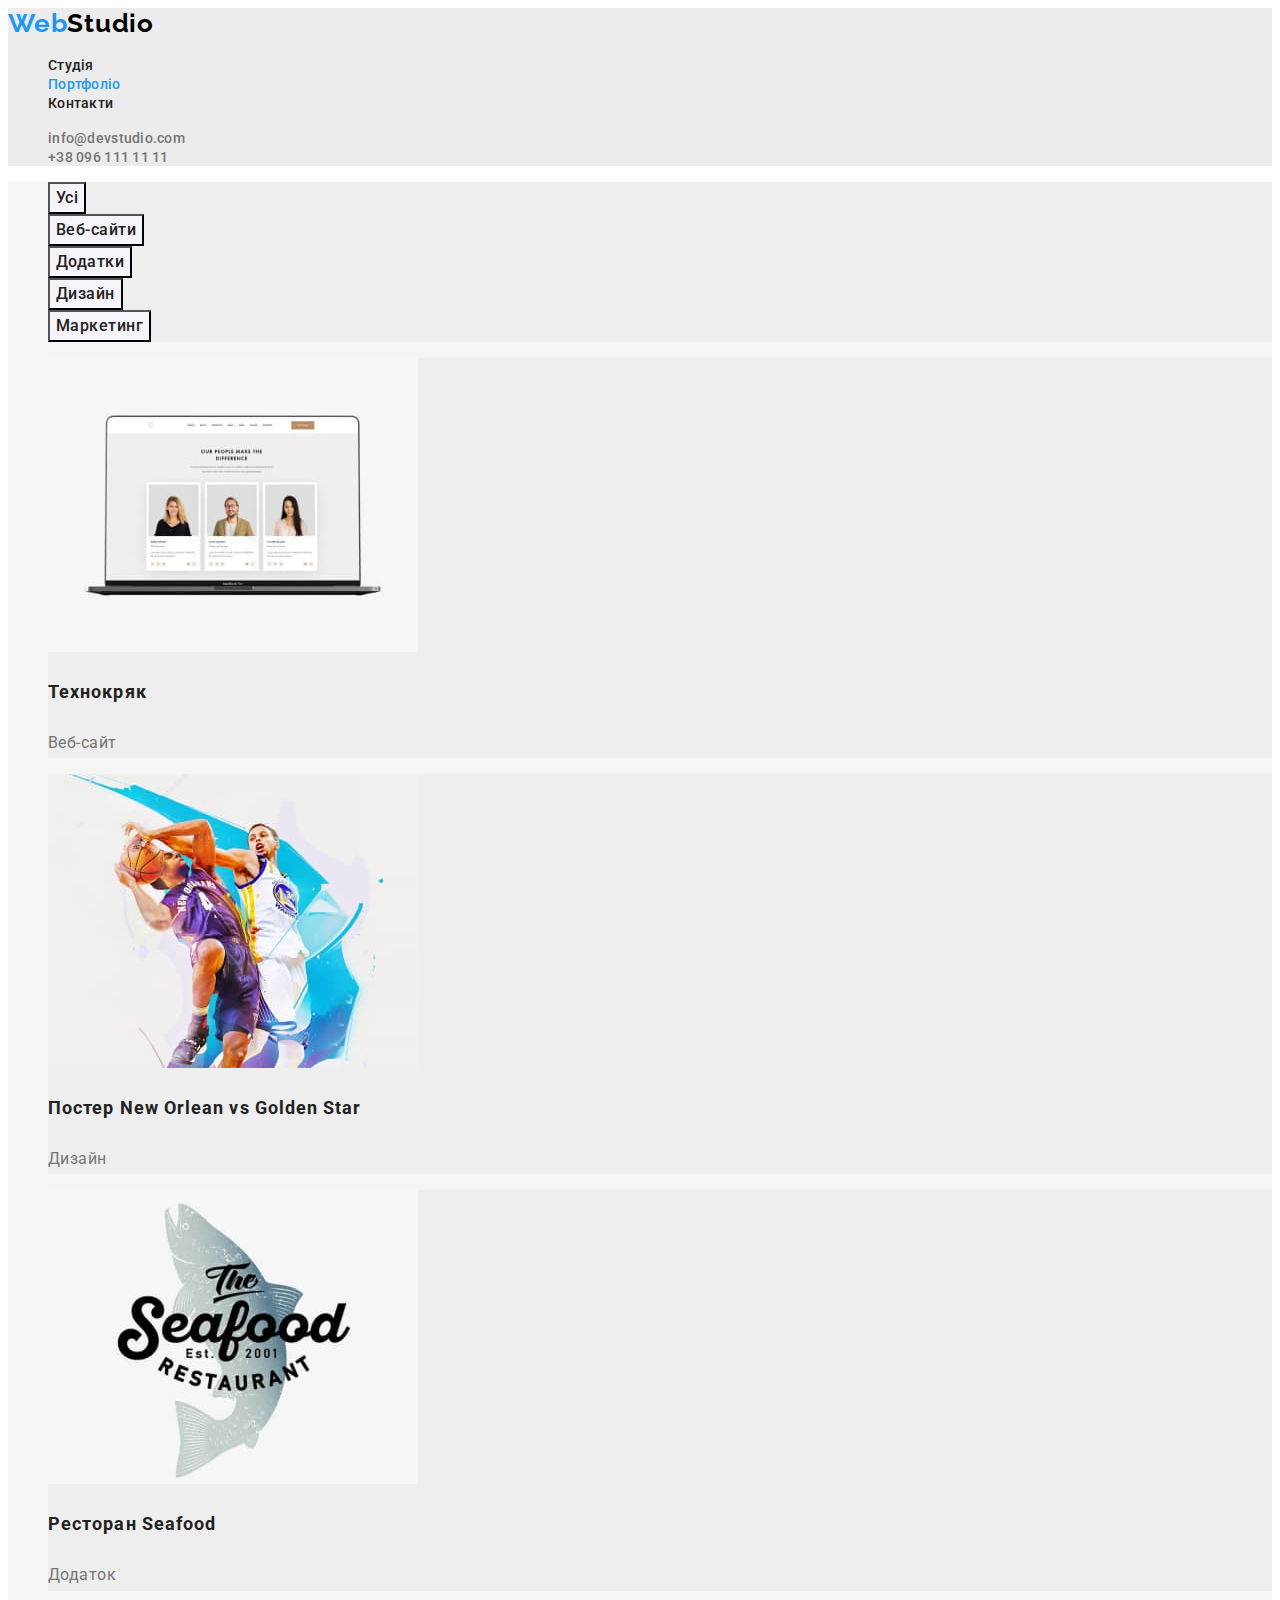
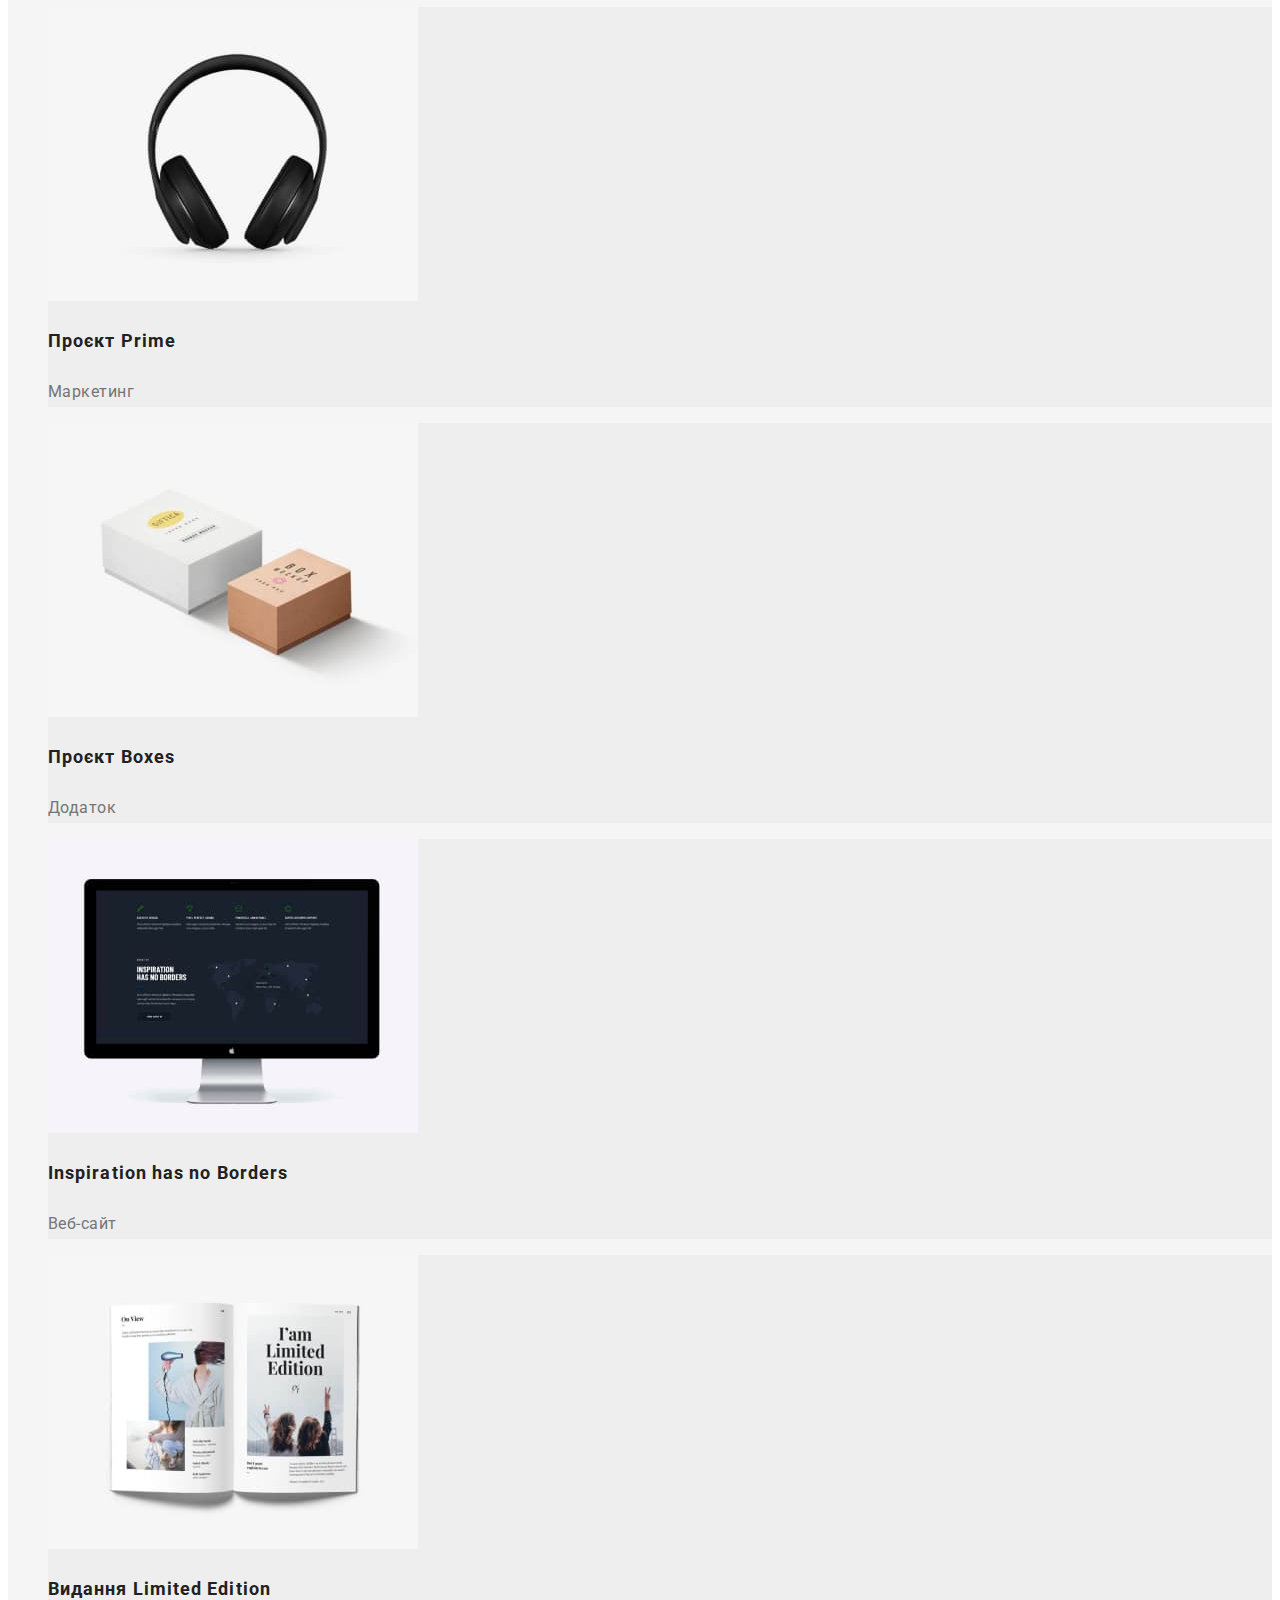
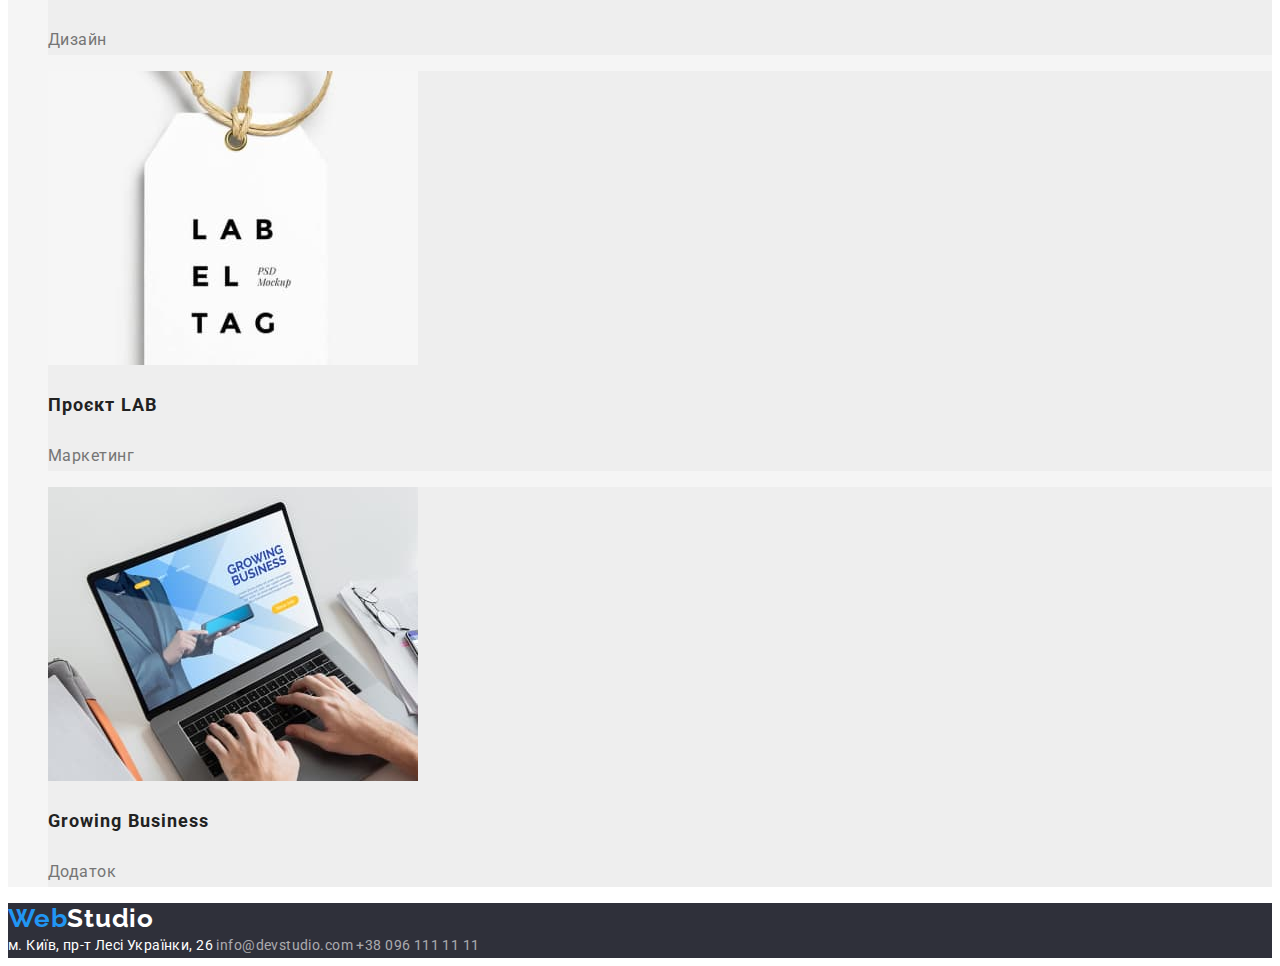
==== portfolio.html @ 7846880f "Склоновано файли з hw2" ====
<!DOCTYPE html>
<html lang="en">
  <head>
    <meta charset="UTF-8" />
    <meta http-equiv="X-UA-Compatible" content="IE=edge" />
    <meta name="viewport" content="width=device-width, initial-scale=1.0" />
    <title>Document</title>
    <link rel="preconnect" href="https://fonts.googleapis.com" />
    <link rel="preconnect" href="https://fonts.gstatic.com" crossorigin />
    <link
      href="https://fonts.googleapis.com/css2?family=Raleway:wght@700&family=Roboto:wght@400;500;700;900&display=swap"
      rel="stylesheet"
    />
    <link rel="stylesheet" href="./css/style.css" />
  </head>
  <body>
    <header class="header">
      <nav>
        <a href="./index.html" class="header-logo link"
          ><span class="logo-accent">Web</span>Studio</a
        >
        <ul class="header-list list">
          <li class="header-item">
            <a class="header-link link" href="./index.html"> Студія </a>
          </li>
          <li class="header-item">
            <a class="current header-link link" href=""> Портфоліо </a>
          </li>
          <li class="header-item">
            <a class="header-link link" href=""> Контакти </a>
          </li>
        </ul>
      </nav>
      <ul class="list">
        <li>
          <a class="header-contact link" href="info@devstudio.com"
            >info@devstudio.com</a
          >
        </li>
        <li>
          <a class="header-contact link" href="tel:+380961111111"
            >+38 096 111 11 11
          </a>
        </li>
      </ul>
    </header>

    <main>
      <section class="projects">
        <h2 class="visually-hidden">Фільтр</h2>
        <ul class="project-filtr list">
          <li class="project-item">
            <button class="project-button" type="button">Усі</button>
          </li>
          <li class="project-item">
            <button class="project-button" type="button">Веб-сайти</button>
          </li>
          <li class="project-item">
            <button class="project-button" type="button">Додатки</button>
          </li>
          <li class="project-item">
            <button class="project-button" type="button">Дизайн</button>
          </li>
          <li class="project-item">
            <button class="project-button" type="button">Маркетинг</button>
          </li>
        </ul>
        <h2 class="visually-hidden">Наші проекти</h2>
        <ul class="project-list list">
          <li class="project-item">
            <img
              src="./images/img_tehno.jpg"
              alt="website"
              width="370"
              height="294"
            />
            <h3 class="project-title">Технокряк</h3>
            <p class="project-text">Веб-сайт</p>
          </li>
          <li class="project-item">
            <img
              src="./images/img_poster.jpg"
              alt="poster"
              width="370"
              height="294"
            />
            <h3 class="project-title">Постер New Orlean vs Golden Star</h3>
            <p class="project-text">Дизайн</p>
          </li>
          <li class="project-item">
            <img
              src="./images/img_seafood.jpg"
              alt="app_seafood"
              width="370"
              height="294"
            />
            <h3 class="project-title">Ресторан Seafood</h3>
            <p class="project-text">Додаток</p>
          </li>
          <li class="project-item">
            <img
              src="./images/img_prime.jpg"
              alt="marketing"
              width="370"
              height="294"
            />
            <h3 class="project-title">Проєкт Prime</h3>
            <p class="project-text">Маркетинг</p>
          </li>
          <li class="project-item">
            <img
              src="./images/img_boxes.jpg"
              alt="app_boxes"
              width="370"
              height="294"
            />
            <h3 class="project-title">Проєкт Boxes</h3>
            <p class="project-text">Додаток</p>
          </li>
          <li class="project-item">
            <img
              src="./images/img_inspiration.jpg"
              alt="website_inspiration"
              width="370"
              height="294"
            />
            <h3 class="project-title">Inspiration has no Borders</h3>
            <p class="project-text">Веб-сайт</p>
          </li>
          <li class="project-item">
            <img
              src="./images/img_edition.jpg"
              alt="design"
              width="370"
              height="294"
            />
            <h3 class="project-title">Видання Limited Edition</h3>
            <p class="project-text">Дизайн</p>
          </li>
          <li class="project-item">
            <img
              src="./images/img_lab.jpg"
              alt="marketing_lab"
              width="370"
              height="294"
            />
            <h3 class="project-title">Проєкт LAB</h3>
            <p class="project-text">Маркетинг</p>
          </li>
          <li class="project-item">
            <img
              src="./images/img_growing.jpg"
              alt="app_growing_business"
              width="370"
              height="294"
            />
            <h3 class="project-title">Growing Business</h3>
            <p class="project-text">Додаток</p>
          </li>
        </ul>
      </section>
    </main>

    <footer class="footer">
      <a href="" class="footer-logo link"
        ><span class="logo-accent">Web</span>Studio</a
      >
      <address class="footer-address">
        м. Київ, пр-т Лесі Українки, 26
        <a class="footer-contact link" href="info@devstudio.com"
          >info@devstudio.com</a
        >
        <a class="footer-contact link" href="tel:+380961111111"
          >+38 096 111 11 11
        </a>
      </address>
    </footer>
  </body>
</html>
---- css/style.css ----
:root {
--main-color:#212121;
--second-main-color:#757575;
--white:#FFFFFF;
--accent-color:#2196F3;
--logo-color:#000000;
--background-header:#ECECEC;
--background-footer:#2F303A;
--background-main: #F5F5F5;
--background-second: #F5F4FA;
--background-accent:#2196F3;
--background-white:#FFFFFF ;
--backgground-portfolio-cards:#EEEEEE;
}


body  {
    font-family: 'Roboto', sans-serif;
    color: var(--main-color);
}   

.list {
    list-style: none;
}
.link {
    text-decoration: none;
}

/* header */

.header {
    background-color: var(--background-header);
}

.header-logo {
        font-family: 'Raleway';
        font-weight: 700;
        font-size: 26px;
        line-height: 1.19;  
        letter-spacing: 0.03em;
        color: var(--logo-color);
}
.logo-accent {
        color:var(--accent-color);
}
.header-link   {
        font-weight: 500;
        font-size: 14px;
        line-height: 1.14;
        letter-spacing: 0.02em;
        color: var(--main-color);   
}
.header-contact {
        font-weight: 500;
        font-size: 14px;
        line-height: 1.14;
        letter-spacing: 0.02em;
        color: var(--second-main-color);
}

/* main */

h1 {
        font-weight: 900;
        font-size: 44px;
        line-height: 1.36;
        text-align: center;
        letter-spacing: 0.06em;
        text-transform: uppercase;
        color: var(--white);
        background-color: var(--background-footer);
    }

.main-button {
        front-family:inherit;
        font-weight: 700;
        font-size: 16px;
        line-height: 1.88;
        display: flex;
        align-items: center;
        text-align: center;
        letter-spacing: 0.06em;
        color: var(--white);
        background-color: var(--background-accent);
        cursor:pointer;
}

.header-link:hover,
.header-link:focus {
        color: var(--accent-color);
}
.header-contact:hover,
.header-contact:focus {
        color: var(--accent-color);
}

.header-link.current {
        color: var(--accent-color);
}

.visually-hidden {
    position: absolute;
    white-space: nowrap;
    width: 1px;
    height: 1px;
    overflow: hidden;
    border: 0;
    padding: 0;
    clip: rect(0 0 0 0);
    clip-path: inset(50%);
    margin: -1px;
}

.fundamental-list {
        background-color: var(--background-main);
}
.fundamental-title {
        font-weight: 700;
        font-size: 14px;
        line-height: 1.14;
        letter-spacing: 0.03em;
        text-transform: uppercase;
}
.fundamental-text {
        font-size: 14px;
        line-height: 1.71;
        letter-spacing: 0.03em;
        color:var(--second-main-color);
}
.properties-head {
        font-weight: 700;
        font-size: 36px;
        line-height: 1.17;
        text-align: center;
        letter-spacing: 0.03em;
}
.properties {
    background-color: var(--background-main);
}
.team {
    background-color: var(--background-second);
}
.team-title {
        font-weight: 700;
        font-size: 36px;
        line-height: 1.17;
        text-align: center;
        letter-spacing: 0.03em
}
.team-members {
        font-weight: 500;
        font-size: 16px;
        line-height: 1.19;
        text-align: center;
        letter-spacing: 0.03em;
}
.team-text {
        font-size: 16px;
        line-height: 1.19;
        text-align: center;
        letter-spacing: 0.03em;
        color: var(--second-main-color);
}
.team-item {
    background-color: var(--background-white);
}

/* footer */

.footer {
    background-color: var(--background-footer);
}
.footer-logo {
        font-family: 'Raleway';
        font-weight: 700;
        font-size: 26px;
        line-height: 1.19;
        letter-spacing: 0.03em;  
        color: var(--white)
}
.footer-address {
        font-style: normal;
        font-size: 14px;
        line-height: 1.71;
        letter-spacing: 0.03em; 
        color: var(--white)
}
.footer-contact {
        font-size: 14px;
        line-height: 1.71;
        letter-spacing: 0.03em;
        color: rgba(255, 255, 255, 0.6);
}

.footer-contact:hover,
.footer-contact:focus {
        color: var(--accent-color);
}

/* portfolio */
.projects {
    background-color: var(--background-main);
}
.project-button {
        font-family: 'Roboto';
        font-weight: 500;
        font-size: 16px;
        line-height: 1.63;
        text-align: center;
        letter-spacing: 0.03em;
        color: var(--main-color);
        background-color: var(--background-second);
        cursor: pointer;
}
.project-button:hover {
        color: var(--white);
        background-color: var(--background-accent);
}
.project-button:focus {
        color: var(--white);
        background-color: var(--background-accent);
}
.project-title {
        font-weight: 700;
        font-size: 18px;                
        line-height: 2;
        letter-spacing: 0.06em;
}
.project-text {
        font-size: 16px;
        line-height: 1.88;
        letter-spacing: 0.03em;
        color: var(--second-main-color);
}
.project-item {
        background-color: var(--backgground-portfolio-cards);
}
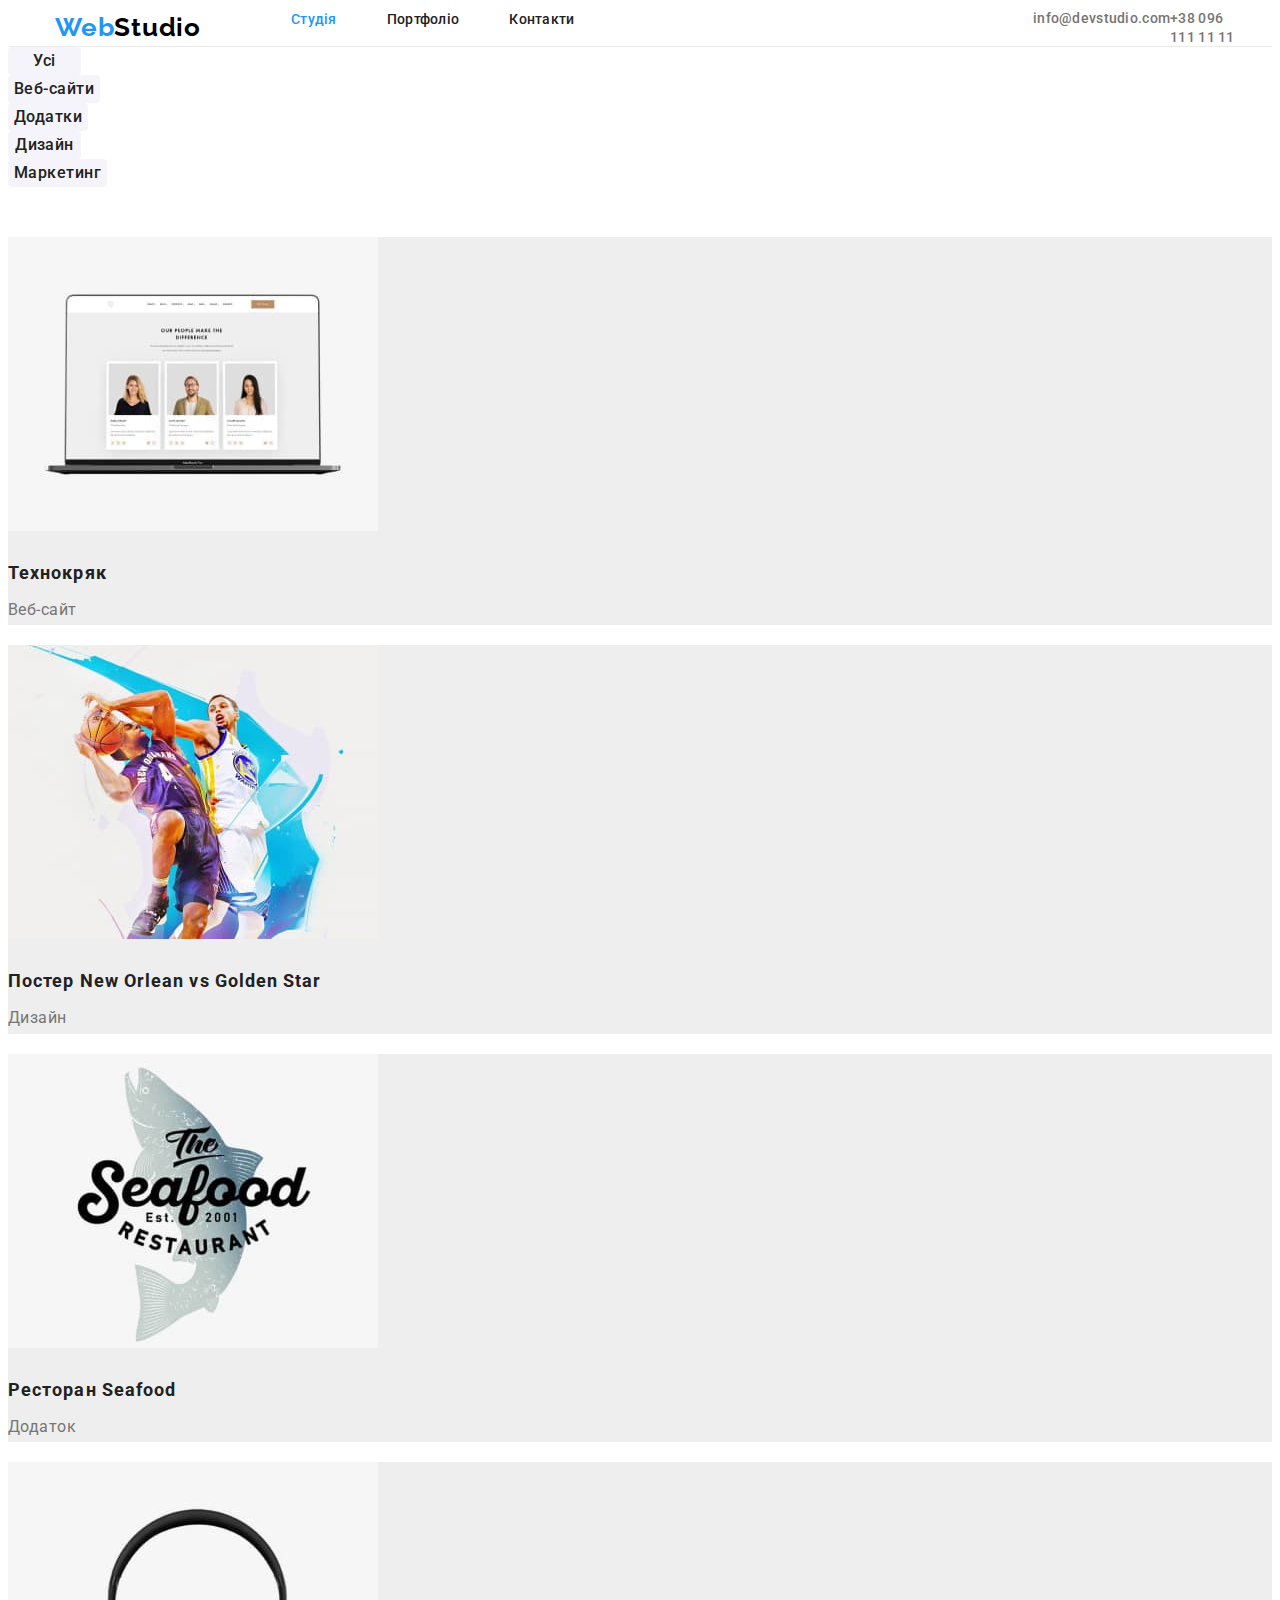
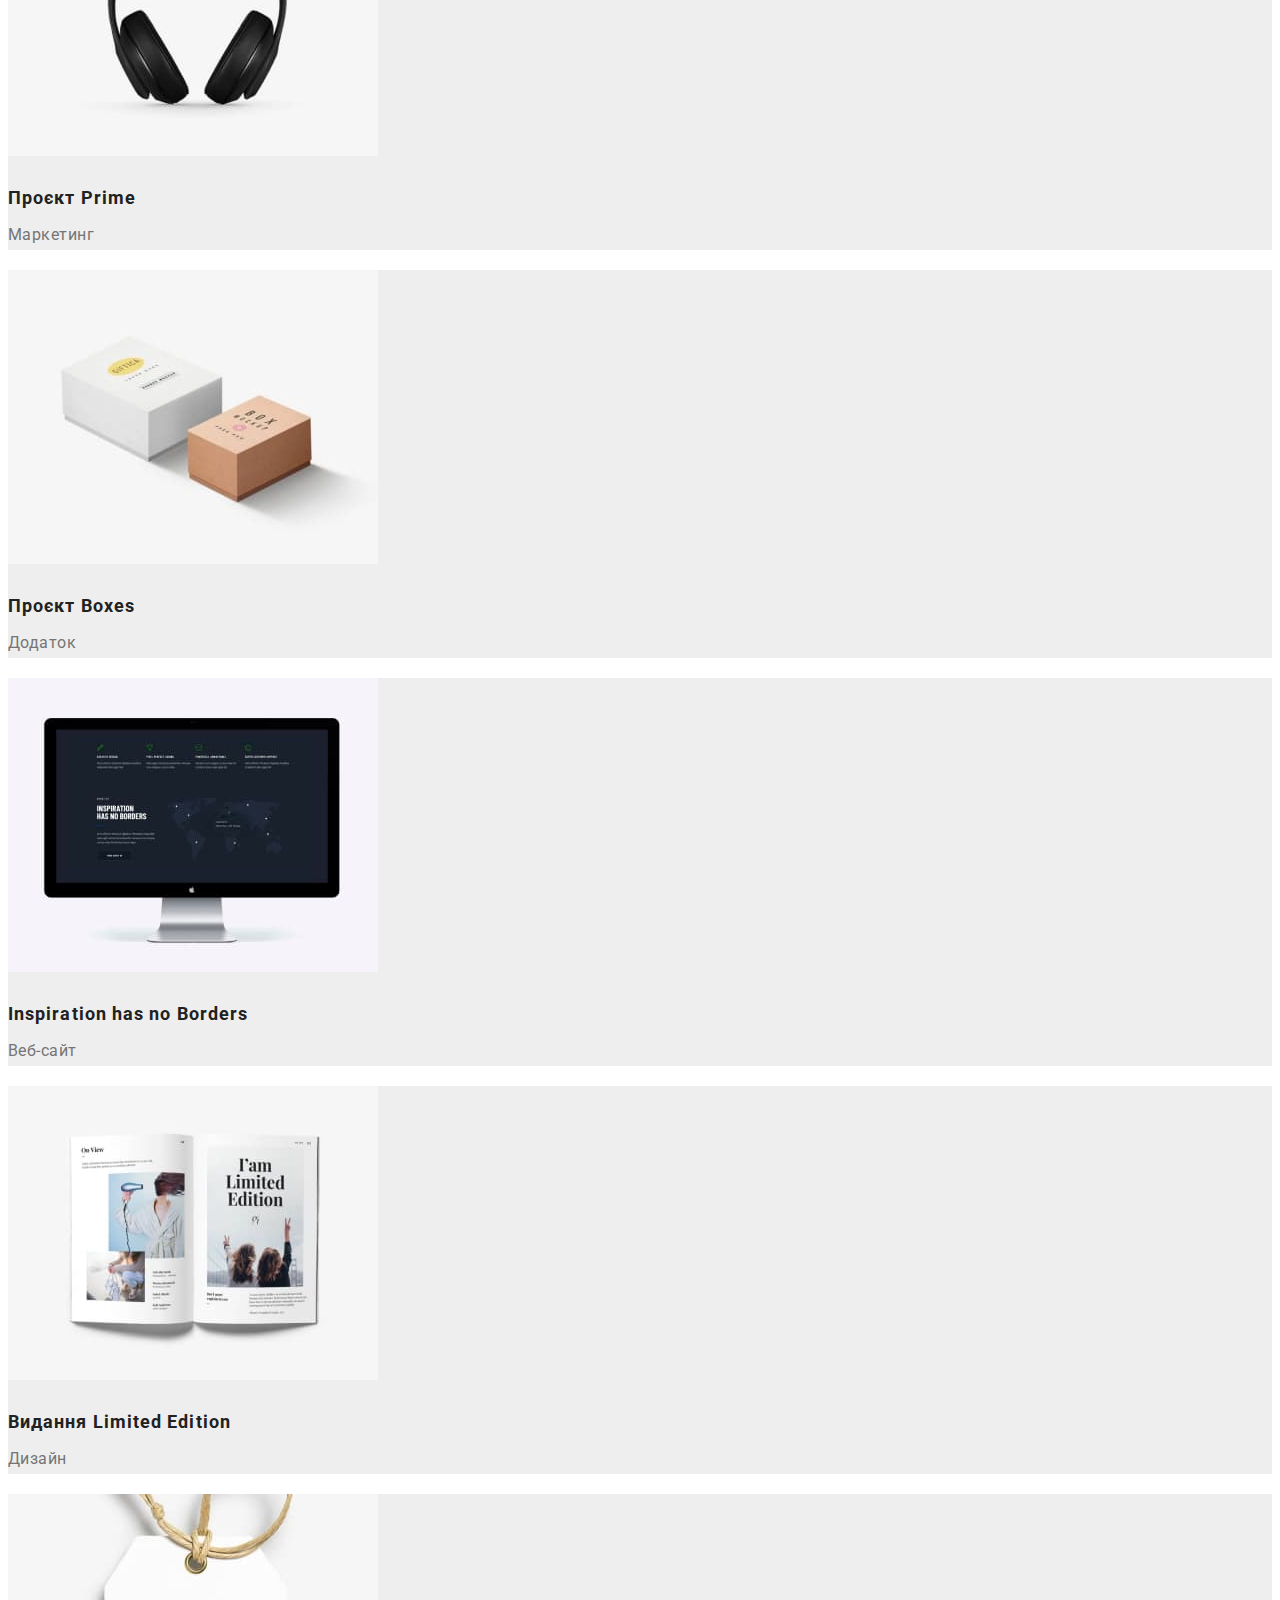
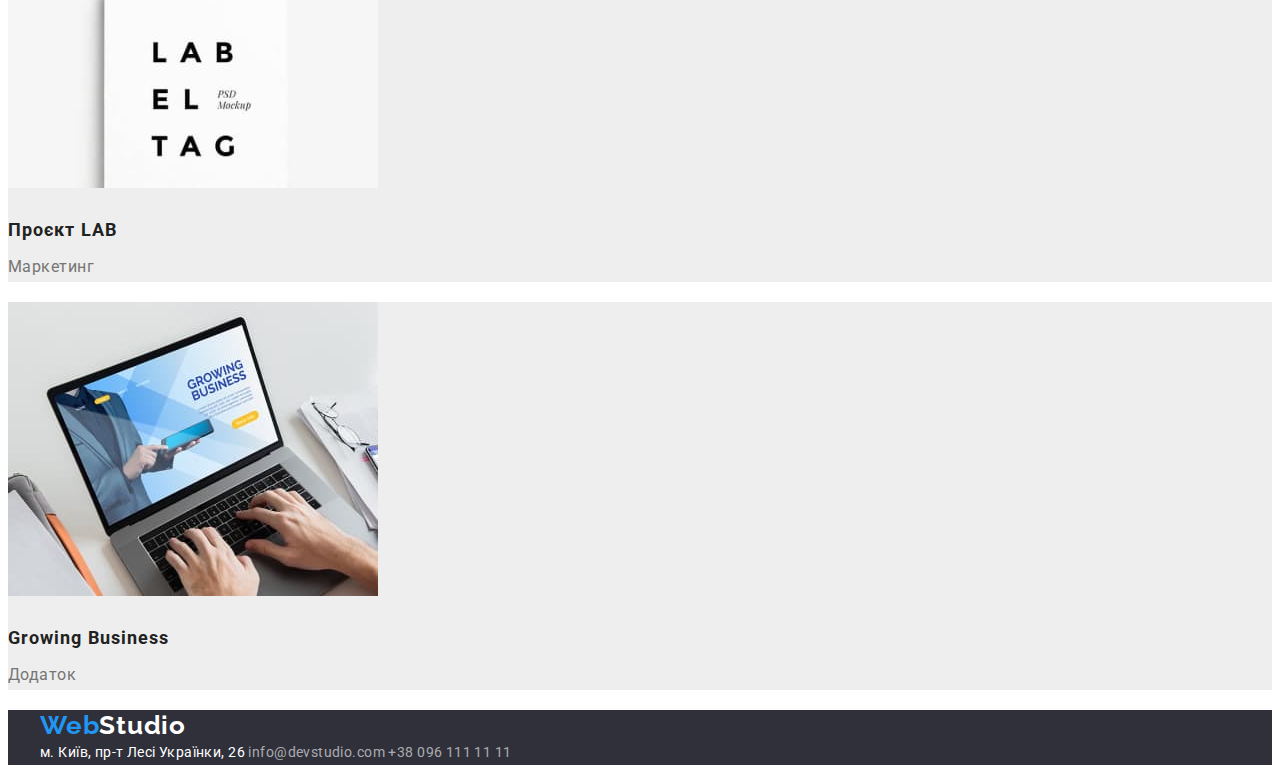
==== commit 362b2d24: "Виконано стилізацію по блоковій моделі та флекс в хедері" ====
--- a/portfolio.html
+++ b/portfolio.html
@@ -15,53 +15,57 @@
   </head>
   <body>
     <header class="header">
-      <nav>
-        <a href="./index.html" class="header-logo link"
-          ><span class="logo-accent">Web</span>Studio</a
-        >
-        <ul class="header-list list">
-          <li class="header-item">
-            <a class="header-link link" href="./index.html"> Студія </a>
+      <div class="container main-header">
+        <nav class="container main-nav">
+          <a href="./index.html" class="header-logo link"
+            ><span class="logo-accent">Web</span>Studio</a
+          >
+          <ul class="header-list list">
+            <li class="header-item">
+              <a class="current header-link link" href=""> Студія </a>
+            </li>
+            <li class="header-item">
+              <a class="header-link link" href="./portfolio.html">
+                Портфоліо
+              </a>
+            </li>
+            <li class="header-item">
+              <a class="header-link link" href=""> Контакти </a>
+            </li>
+          </ul>
+        </nav>
+        <ul class="list-contact list">
+          <li>
+            <a class="header-contact link" href="info@devstudio.com"
+              >info@devstudio.com</a
+            >
           </li>
-          <li class="header-item">
-            <a class="current header-link link" href=""> Портфоліо </a>
-          </li>
-          <li class="header-item">
-            <a class="header-link link" href=""> Контакти </a>
+          <li>
+            <a class="header-contact link" href="tel:+380961111111"
+              >+38 096 111 11 11
+            </a>
           </li>
         </ul>
-      </nav>
-      <ul class="list">
-        <li>
-          <a class="header-contact link" href="info@devstudio.com"
-            >info@devstudio.com</a
-          >
-        </li>
-        <li>
-          <a class="header-contact link" href="tel:+380961111111"
-            >+38 096 111 11 11
-          </a>
-        </li>
-      </ul>
+      </div>
     </header>
 
     <main>
       <section class="projects">
         <h2 class="visually-hidden">Фільтр</h2>
         <ul class="project-filtr list">
-          <li class="project-item">
+          <li class="project-filtr-item">
             <button class="project-button" type="button">Усі</button>
           </li>
-          <li class="project-item">
+          <li class="project-filtr-item">
             <button class="project-button" type="button">Веб-сайти</button>
           </li>
-          <li class="project-item">
+          <li class="project-filtr-item">
             <button class="project-button" type="button">Додатки</button>
           </li>
-          <li class="project-item">
+          <li class="project-filtr-item">
             <button class="project-button" type="button">Дизайн</button>
           </li>
-          <li class="project-item">
+          <li class="project-filtr-item">
             <button class="project-button" type="button">Маркетинг</button>
           </li>
         </ul>
@@ -162,18 +166,20 @@
     </main>
 
     <footer class="footer">
-      <a href="" class="footer-logo link"
-        ><span class="logo-accent">Web</span>Studio</a
-      >
-      <address class="footer-address">
-        м. Київ, пр-т Лесі Українки, 26
-        <a class="footer-contact link" href="info@devstudio.com"
-          >info@devstudio.com</a
+      <div class="container">
+        <a href="" class="footer-logo link"
+          ><span class="logo-accent">Web</span>Studio</a
         >
-        <a class="footer-contact link" href="tel:+380961111111"
-          >+38 096 111 11 11
-        </a>
-      </address>
+        <address class="footer-address">
+          м. Київ, пр-т Лесі Українки, 26
+          <a class="footer-contact link" href="info@devstudio.com"
+            >info@devstudio.com</a
+          >
+          <a class="footer-contact link" href="tel:+380961111111"
+            >+38 096 111 11 11
+          </a>
+        </address>
+      </div>
     </footer>
   </body>
 </html>
--- a/css/style.css
+++ b/css/style.css
@@ -21,15 +21,51 @@
 
 .list {
     list-style: none;
+    padding: 0;
+    margin: 0;
 }
 .link {
     text-decoration: none;
 }
+.container {
+        width: 1200px;
+        padding-left: 15px;
+        padding-right: 15px;
+        margin-left: auto;
+        margin-right: auto;
+}
 
 /* header */
 
 .header {
-    background-color: var(--background-header);
+    background-color: var(--background-white);
+    border-bottom: 1px solid #ECECEC;
+}
+
+.header-list {
+        display: flex;
+        margin-left: 90px;
+}
+
+.header-item:not(:last-child) {
+        margin-right: 50px;
+}
+.main-header {
+        display: flex;
+        align-items: center;
+}
+
+.header-link {
+        display: block;
+}
+
+.list-contact {
+        display: flex;
+        margin-left: auto;
+}       
+
+.main-nav {
+        display: flex;
 }
 
 .header-logo {
@@ -58,9 +94,29 @@
         color: var(--second-main-color);
 }
 
+.header-link:hover,
+.header-link:focus {
+        color: var(--accent-color);
+}
+
+.header-contact:hover,
+.header-contact:focus {
+        color: var(--accent-color);
+}
+
+.header-link.current {
+        color: var(--accent-color);
+}
+
 /* main */
 
+.hero {
+        text-align: center;
+}
 h1 {
+        margin-top: 0;
+        margin-bottom: 30px;
+
         font-weight: 900;
         font-size: 44px;
         line-height: 1.36;
@@ -69,33 +125,26 @@
         text-transform: uppercase;
         color: var(--white);
         background-color: var(--background-footer);
-    }
+}
 
 .main-button {
+        display: inline-block;
+        border-radius: 4px;
+        padding: 10px 32px;
+        border: 1px solid transparent;
+
         front-family:inherit;
         font-weight: 700;
         font-size: 16px;
         line-height: 1.88;
-        display: flex;
+
         align-items: center;
         text-align: center;
         letter-spacing: 0.06em;
+
         color: var(--white);
         background-color: var(--background-accent);
         cursor:pointer;
-}
-
-.header-link:hover,
-.header-link:focus {
-        color: var(--accent-color);
-}
-.header-contact:hover,
-.header-contact:focus {
-        color: var(--accent-color);
-}
-
-.header-link.current {
-        color: var(--accent-color);
 }
 
 .visually-hidden {
@@ -111,10 +160,19 @@
     margin: -1px;
 }
 
+.fundamental {
+        padding-top: 94px;
+        padding-bottom: 94px;
+        text-align: center;
+}
+
 .fundamental-list {
         background-color: var(--background-main);
 }
 .fundamental-title {
+        margin-top: 0;
+        margin-bottom: 10px;
+
         font-weight: 700;
         font-size: 14px;
         line-height: 1.14;
@@ -122,12 +180,20 @@
         text-transform: uppercase;
 }
 .fundamental-text {
+        margin-top: 0;
+        margin-bottom: 0;
+
         font-size: 14px;
         line-height: 1.71;
         letter-spacing: 0.03em;
         color:var(--second-main-color);
 }
 .properties-head {
+        margin-top: 0;
+        margin-bottom: 50px;
+
+        text-align: center;
+
         font-weight: 700;
         font-size: 36px;
         line-height: 1.17;
@@ -138,9 +204,15 @@
     background-color: var(--background-main);
 }
 .team {
+    padding-top: 90px;
+    padding-bottom: 94px;
+    
     background-color: var(--background-second);
 }
 .team-title {
+        margin-top: 0;
+        margin-bottom: 50px;
+
         font-weight: 700;
         font-size: 36px;
         line-height: 1.17;
@@ -148,6 +220,9 @@
         letter-spacing: 0.03em
 }
 .team-members {
+        margin-top: 30px;
+        margin-bottom: 10px;
+
         font-weight: 500;
         font-size: 16px;
         line-height: 1.19;
@@ -155,6 +230,10 @@
         letter-spacing: 0.03em;
 }
 .team-text {
+        margin-top: 0;
+        margin-bottom: 0;
+        padding-bottom: 30px;
+
         font-size: 16px;
         line-height: 1.19;
         text-align: center;
@@ -198,10 +277,22 @@
 }
 
 /* portfolio */
+
 .projects {
-    background-color: var(--background-main);
-}
+    background-color: var(--background-white);
+}
+
+.project-filtr {
+        margin-bottom: 50px;
+}
+
 .project-button {
+        display: inline-block;
+        border-radius: 4px;
+        min-width: 73px;
+
+        border: transparent;
+
         font-family: 'Roboto';
         font-weight: 500;
         font-size: 16px;
@@ -221,12 +312,18 @@
         background-color: var(--background-accent);
 }
 .project-title {
+        margin-top: 20px;
+        margin-bottom: 4px;
+
         font-weight: 700;
         font-size: 18px;                
         line-height: 2;
         letter-spacing: 0.06em;
 }
 .project-text {
+        margin-top: 0;
+        margin-bottom: 20px;
+
         font-size: 16px;
         line-height: 1.88;
         letter-spacing: 0.03em;
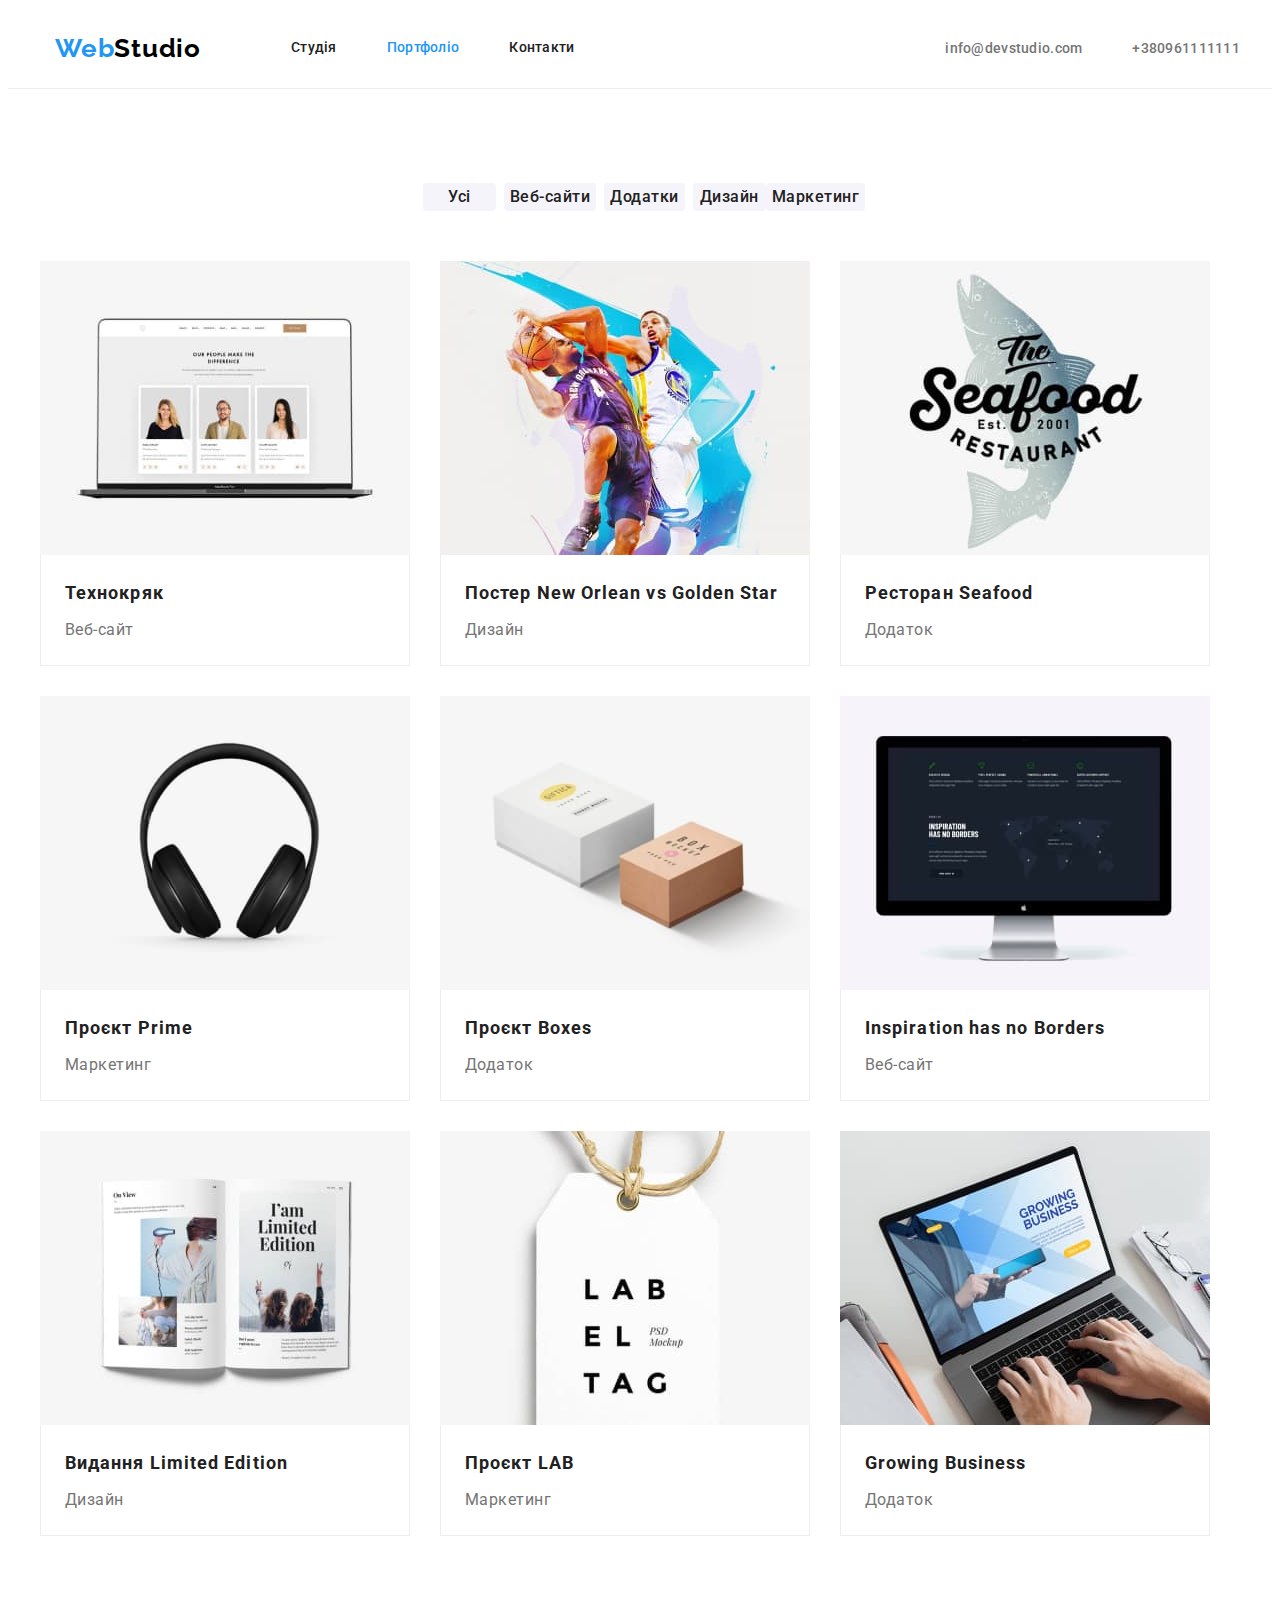
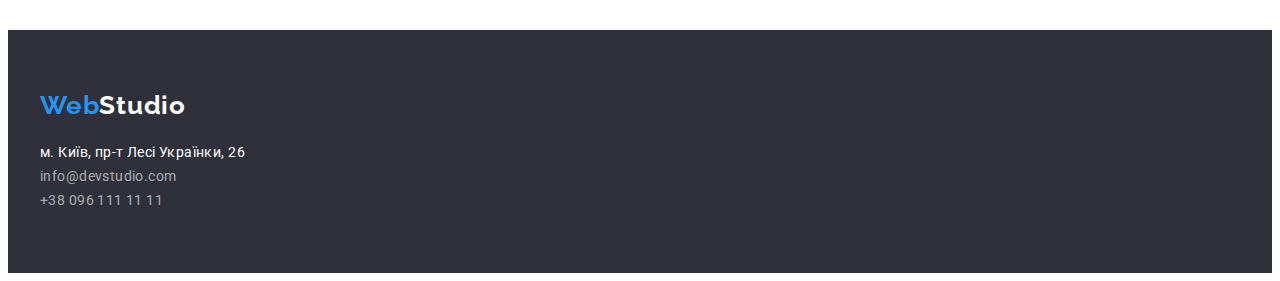
==== commit 16d8972f: "Виконано ДЗ №3 (позиціонування по блоковій моделі та Flex)" ====
--- a/portfolio.html
+++ b/portfolio.html
@@ -22,10 +22,10 @@
           >
           <ul class="header-list list">
             <li class="header-item">
-              <a class="current header-link link" href=""> Студія </a>
+              <a class="header-link link" href="./index.html"> Студія </a>
             </li>
             <li class="header-item">
-              <a class="header-link link" href="./portfolio.html">
+              <a class="current header-link link" href="./portfolio.html">
                 Портфоліо
               </a>
             </li>
@@ -35,14 +35,14 @@
           </ul>
         </nav>
         <ul class="list-contact list">
-          <li>
+          <li class="item">
             <a class="header-contact link" href="info@devstudio.com"
               >info@devstudio.com</a
             >
           </li>
-          <li>
+          <li class="item">
             <a class="header-contact link" href="tel:+380961111111"
-              >+38 096 111 11 11
+              >+380961111111
             </a>
           </li>
         </ul>
@@ -50,9 +50,9 @@
     </header>
 
     <main>
-      <section class="projects">
+      <section class="projects section">
         <h2 class="visually-hidden">Фільтр</h2>
-        <ul class="project-filtr list">
+        <ul class="project-filtr list container">
           <li class="project-filtr-item">
             <button class="project-button" type="button">Усі</button>
           </li>
@@ -70,7 +70,7 @@
           </li>
         </ul>
         <h2 class="visually-hidden">Наші проекти</h2>
-        <ul class="project-list list">
+        <ul class="project-list list container">
           <li class="project-item">
             <img
               src="./images/img_tehno.jpg"
@@ -78,8 +78,10 @@
               width="370"
               height="294"
             />
-            <h3 class="project-title">Технокряк</h3>
-            <p class="project-text">Веб-сайт</p>
+            <div class="cards">
+              <h3 class="project-title">Технокряк</h3>
+              <p class="project-text">Веб-сайт</p>
+            </div>
           </li>
           <li class="project-item">
             <img
@@ -88,8 +90,10 @@
               width="370"
               height="294"
             />
-            <h3 class="project-title">Постер New Orlean vs Golden Star</h3>
-            <p class="project-text">Дизайн</p>
+            <div class="cards">
+              <h3 class="project-title">Постер New Orlean vs Golden Star</h3>
+              <p class="project-text">Дизайн</p>
+            </div>
           </li>
           <li class="project-item">
             <img
@@ -98,8 +102,10 @@
               width="370"
               height="294"
             />
-            <h3 class="project-title">Ресторан Seafood</h3>
-            <p class="project-text">Додаток</p>
+            <div class="cards">
+              <h3 class="project-title">Ресторан Seafood</h3>
+              <p class="project-text">Додаток</p>
+            </div>
           </li>
           <li class="project-item">
             <img
@@ -108,8 +114,10 @@
               width="370"
               height="294"
             />
-            <h3 class="project-title">Проєкт Prime</h3>
-            <p class="project-text">Маркетинг</p>
+            <div class="cards">
+              <h3 class="project-title">Проєкт Prime</h3>
+              <p class="project-text">Маркетинг</p>
+            </div>
           </li>
           <li class="project-item">
             <img
@@ -118,8 +126,10 @@
               width="370"
               height="294"
             />
-            <h3 class="project-title">Проєкт Boxes</h3>
-            <p class="project-text">Додаток</p>
+            <div class="cards">
+              <h3 class="project-title">Проєкт Boxes</h3>
+              <p class="project-text">Додаток</p>
+            </div>
           </li>
           <li class="project-item">
             <img
@@ -128,8 +138,10 @@
               width="370"
               height="294"
             />
-            <h3 class="project-title">Inspiration has no Borders</h3>
-            <p class="project-text">Веб-сайт</p>
+            <div class="cards">
+              <h3 class="project-title">Inspiration has no Borders</h3>
+              <p class="project-text">Веб-сайт</p>
+            </div>
           </li>
           <li class="project-item">
             <img
@@ -138,8 +150,10 @@
               width="370"
               height="294"
             />
-            <h3 class="project-title">Видання Limited Edition</h3>
-            <p class="project-text">Дизайн</p>
+            <div class="cards">
+              <h3 class="project-title">Видання Limited Edition</h3>
+              <p class="project-text">Дизайн</p>
+            </div>
           </li>
           <li class="project-item">
             <img
@@ -148,8 +162,10 @@
               width="370"
               height="294"
             />
-            <h3 class="project-title">Проєкт LAB</h3>
-            <p class="project-text">Маркетинг</p>
+            <div class="cards">
+              <h3 class="project-title">Проєкт LAB</h3>
+              <p class="project-text">Маркетинг</p>
+            </div>
           </li>
           <li class="project-item">
             <img
@@ -158,15 +174,17 @@
               width="370"
               height="294"
             />
-            <h3 class="project-title">Growing Business</h3>
-            <p class="project-text">Додаток</p>
+            <div class="cards">
+              <h3 class="project-title">Growing Business</h3>
+              <p class="project-text">Додаток</p>
+            </div>
           </li>
         </ul>
       </section>
     </main>
 
     <footer class="footer">
-      <div class="container">
+      <div class="container footer-content">
         <a href="" class="footer-logo link"
           ><span class="logo-accent">Web</span>Studio</a
         >
--- a/css/style.css
+++ b/css/style.css
@@ -6,10 +6,9 @@
 --logo-color:#000000;
 --background-header:#ECECEC;
 --background-footer:#2F303A;
---background-main: #F5F5F5;
+--background-main: #FFFFFF;
 --background-second: #F5F4FA;
 --background-accent:#2196F3;
---background-white:#FFFFFF ;
 --backgground-portfolio-cards:#EEEEEE;
 }
 
@@ -34,38 +33,55 @@
         margin-left: auto;
         margin-right: auto;
 }
+img {
+        display: block;
+        max-width: 100%;
+        height: auto;
+}
+
+.section {
+        padding-top: 94px;
+        padding-bottom: 94px;
+}
 
 /* header */
 
 .header {
-    background-color: var(--background-white);
+    background-color: var(--background-main);
     border-bottom: 1px solid #ECECEC;
 }
 
 .header-list {
         display: flex;
         margin-left: 90px;
+}
+
+.project-filtr {
+        justify-content: center;
 }
 
 .header-item:not(:last-child) {
         margin-right: 50px;
 }
+
 .main-header {
         display: flex;
         align-items: center;
 }
 
-.header-link {
-        display: block;
-}
-
 .list-contact {
         display: flex;
         margin-left: auto;
+        flex-shrink: 0;
 }       
 
+.list-contact .item + .item {
+        margin-left: 50px;
+}
+
 .main-nav {
         display: flex;
+        align-items: center;
 }
 
 .header-logo {
@@ -80,6 +96,10 @@
         color:var(--accent-color);
 }
 .header-link   {
+        display: block;
+        padding-top: 32px;
+        padding-bottom: 32px;
+
         font-weight: 500;
         font-size: 14px;
         line-height: 1.14;
@@ -93,6 +113,7 @@
         letter-spacing: 0.02em;
         color: var(--second-main-color);
 }
+
 
 .header-link:hover,
 .header-link:focus {
@@ -161,14 +182,25 @@
 }
 
 .fundamental {
-        padding-top: 94px;
-        padding-bottom: 94px;
         text-align: center;
 }
 
 .fundamental-list {
+        display: flex;
+        width: 1170px;
+
         background-color: var(--background-main);
 }
+
+.fundamental-item:not(:last-child) {
+        margin-right: 30px;
+}
+
+.fundamental-item {
+        width: 270px;
+        text-align: left;
+}
+
 .fundamental-title {
         margin-top: 0;
         margin-bottom: 10px;
@@ -201,14 +233,30 @@
         letter-spacing: 0.03em;
 }
 .properties {
-    background-color: var(--background-main);
-}
-.team {
-    padding-top: 90px;
-    padding-bottom: 94px;
-    
+        padding-top: 0;
+        background-color: var(--background-main);
+}
+
+.properties-list {
+        display: flex;
+}
+
+.properties-item:not(:last-child){
+        margin-right: 30px;
+}
+
+.team {  
     background-color: var(--background-second);
 }
+
+.team-list {
+        display: flex;
+}
+
+.team-item:not(:last-child) {
+        margin-right: 30px;
+}
+
 .team-title {
         margin-top: 0;
         margin-bottom: 50px;
@@ -241,7 +289,7 @@
         color: var(--second-main-color);
 }
 .team-item {
-    background-color: var(--background-white);
+    background-color: var(--background-main);
 }
 
 /* footer */
@@ -249,7 +297,17 @@
 .footer {
     background-color: var(--background-footer);
 }
+
+.footer-content {
+        display: flex;
+        flex-direction:column;
+        padding-top: 60px;
+        padding-bottom: 60px;
+}
+
 .footer-logo {
+        margin-bottom: 20px;
+
         font-family: 'Raleway';
         font-weight: 700;
         font-size: 26px;
@@ -258,6 +316,9 @@
         color: var(--white)
 }
 .footer-address {
+        display: flex;
+        flex-direction: column;
+
         font-style: normal;
         font-size: 14px;
         line-height: 1.71;
@@ -276,14 +337,19 @@
         color: var(--accent-color);
 }
 
+
 /* portfolio */
 
 .projects {
-    background-color: var(--background-white);
+    background-color: var(--background-main);
 }
 
 .project-filtr {
+        display: flex;
         margin-bottom: 50px;
+}
+.project-filtr-item:not(:last-child){
+        margin-left: 8px;
 }
 
 .project-button {
@@ -311,9 +377,18 @@
         color: var(--white);
         background-color: var(--background-accent);
 }
+
+.project-list {
+        display: flex;
+        flex-wrap: wrap;
+        gap: 30px;
+}
+
 .project-title {
-        margin-top: 20px;
+        margin-top: 0px;
         margin-bottom: 4px;
+        /* margin-left: 24px;
+        margin-right: 24px; */
 
         font-weight: 700;
         font-size: 18px;                
@@ -323,6 +398,8 @@
 .project-text {
         margin-top: 0;
         margin-bottom: 20px;
+        /* margin-left: 24px;
+        margin-right: 24px; */
 
         font-size: 16px;
         line-height: 1.88;
@@ -331,4 +408,24 @@
 }
 .project-item {
         background-color: var(--backgground-portfolio-cards);
-}       +}       
+
+.cards{
+        padding-top: 20px;
+        padding-left: 24px;
+        padding-right: 24px;
+
+        border-right-width: 1px;
+        border-right-style: solid;
+        border-right-color: var(--backgground-portfolio-cards);
+
+        border-bottom-width: 1px;
+        border-bottom-style: solid;
+        border-bottom-color: var(--backgground-portfolio-cards);
+        
+        border-left-width: 1px;
+        border-left-style: solid;
+        border-left-color: var(--backgground-portfolio-cards);
+
+        background-color: var(--background-main);
+}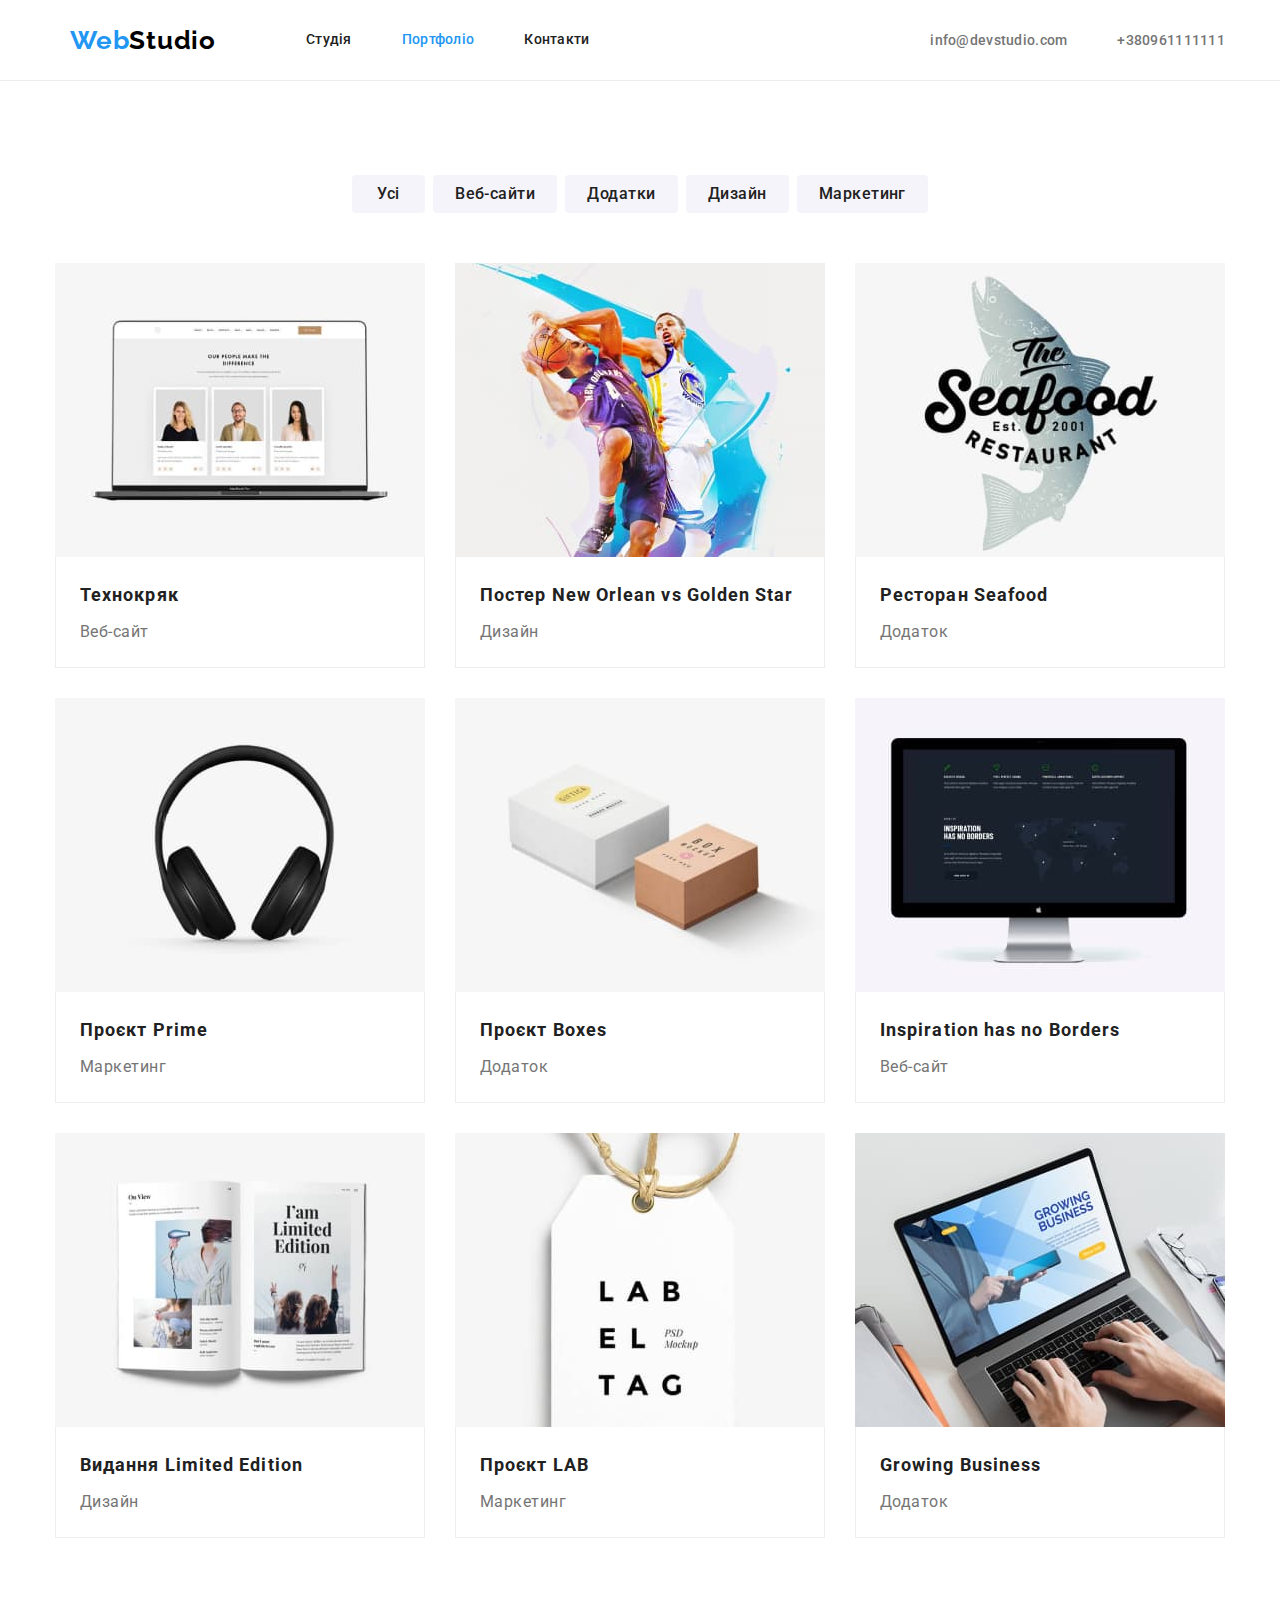
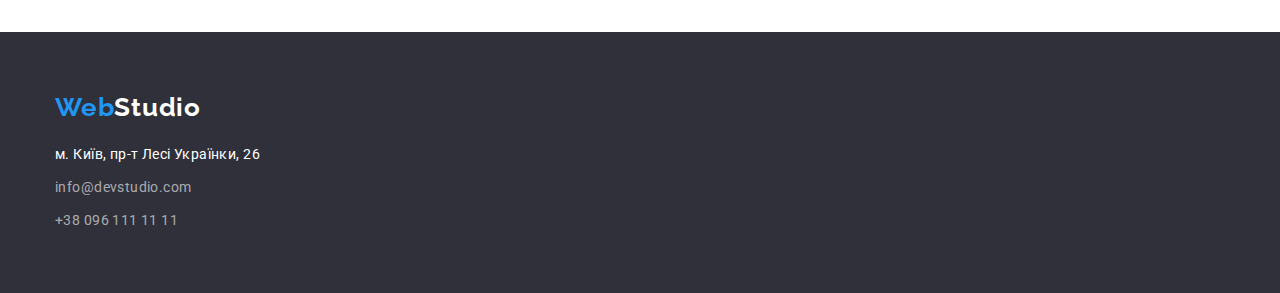
==== commit 519b175d: "Внесено виправлення відповідно до зауважень" ====
--- a/portfolio.html
+++ b/portfolio.html
@@ -10,6 +10,10 @@
     <link
       href="https://fonts.googleapis.com/css2?family=Raleway:wght@700&family=Roboto:wght@400;500;700;900&display=swap"
       rel="stylesheet"
+    />
+    <link
+      rel="stylesheet"
+      href="https://cdnjs.cloudflare.com/ajax/libs/modern-normalize/1.1.0/modern-normalize.min.css"
     />
     <link rel="stylesheet" href="./css/style.css" />
   </head>
--- a/css/style.css
+++ b/css/style.css
@@ -12,7 +12,6 @@
 --backgground-portfolio-cards:#EEEEEE;
 }
 
-
 body  {
     font-family: 'Roboto', sans-serif;
     color: var(--main-color);
@@ -129,27 +128,28 @@
         color: var(--accent-color);
 }
 
-/* main */
+/*hero*/
 
 .hero {
         text-align: center;
-}
-h1 {
+        background-color: var(--background-footer);
+}
+h1 {    
+        max-width: 696px;
         margin-top: 0;
         margin-bottom: 30px;
+        margin-right: 0;
 
         font-weight: 900;
         font-size: 44px;
         line-height: 1.36;
         text-align: center;
         letter-spacing: 0.06em;
-        text-transform: uppercase;
+        text-transform: uppercase;      
         color: var(--white);
-        background-color: var(--background-footer);
 }
 
 .main-button {
-        display: inline-block;
         border-radius: 4px;
         padding: 10px 32px;
         border: 1px solid transparent;
@@ -166,6 +166,14 @@
         color: var(--white);
         background-color: var(--background-accent);
         cursor:pointer;
+}
+
+.hero-content {
+        display: inline-block;
+        padding-top: 200px;
+        padding-bottom: 200px;
+
+        text-align: center;
 }
 
 .visually-hidden {
@@ -181,6 +189,8 @@
     margin: -1px;
 }
 
+/*fundamental*/
+
 .fundamental {
         text-align: center;
 }
@@ -220,6 +230,9 @@
         letter-spacing: 0.03em;
         color:var(--second-main-color);
 }
+
+/*properties*/
+
 .properties-head {
         margin-top: 0;
         margin-bottom: 50px;
@@ -245,6 +258,8 @@
         margin-right: 30px;
 }
 
+/*team*/
+
 .team {  
     background-color: var(--background-second);
 }
@@ -268,7 +283,7 @@
         letter-spacing: 0.03em
 }
 .team-members {
-        margin-top: 30px;
+        margin-top: 0;
         margin-bottom: 10px;
 
         font-weight: 500;
@@ -280,7 +295,6 @@
 .team-text {
         margin-top: 0;
         margin-bottom: 0;
-        padding-bottom: 30px;
 
         font-size: 16px;
         line-height: 1.19;
@@ -292,17 +306,21 @@
     background-color: var(--background-main);
 }
 
+.team-content {
+        padding-top: 30px;
+        padding-bottom: 30px;
+}
 /* footer */
 
 .footer {
-    background-color: var(--background-footer);
-}
-
-.footer-content {
-        display: flex;
-        flex-direction:column;
+        background-color: var(--background-footer);
         padding-top: 60px;
         padding-bottom: 60px;
+}
+
+.footer-content {
+        display: flex;
+        flex-direction:column;
 }
 
 .footer-logo {
@@ -326,10 +344,12 @@
         color: var(--white)
 }
 .footer-contact {
+        margin-top: 9px;
+
         font-size: 14px;
         line-height: 1.71;
         letter-spacing: 0.03em;
-        color: rgba(255, 255, 255, 0.6);
+        color: rgba(255, 255, 255, 0.6)
 }
 
 .footer-contact:hover,
@@ -349,13 +369,14 @@
         margin-bottom: 50px;
 }
 .project-filtr-item:not(:last-child){
-        margin-left: 8px;
+        margin-right: 8px;
 }
 
 .project-button {
         display: inline-block;
         border-radius: 4px;
         min-width: 73px;
+        padding: 6px 22px;
 
         border: transparent;
 
@@ -373,7 +394,9 @@
         color: var(--white);
         background-color: var(--background-accent);
 }
+
 .project-button:focus {
+
         color: var(--white);
         background-color: var(--background-accent);
 }
@@ -395,25 +418,23 @@
         line-height: 2;
         letter-spacing: 0.06em;
 }
+
 .project-text {
         margin-top: 0;
-        margin-bottom: 20px;
-        /* margin-left: 24px;
-        margin-right: 24px; */
+        margin-bottom: 0;
 
         font-size: 16px;
         line-height: 1.88;
         letter-spacing: 0.03em;
         color: var(--second-main-color);
 }
+
 .project-item {
         background-color: var(--backgground-portfolio-cards);
 }       
 
 .cards{
-        padding-top: 20px;
-        padding-left: 24px;
-        padding-right: 24px;
+        padding: 20px 24px;
 
         border-right-width: 1px;
         border-right-style: solid;
